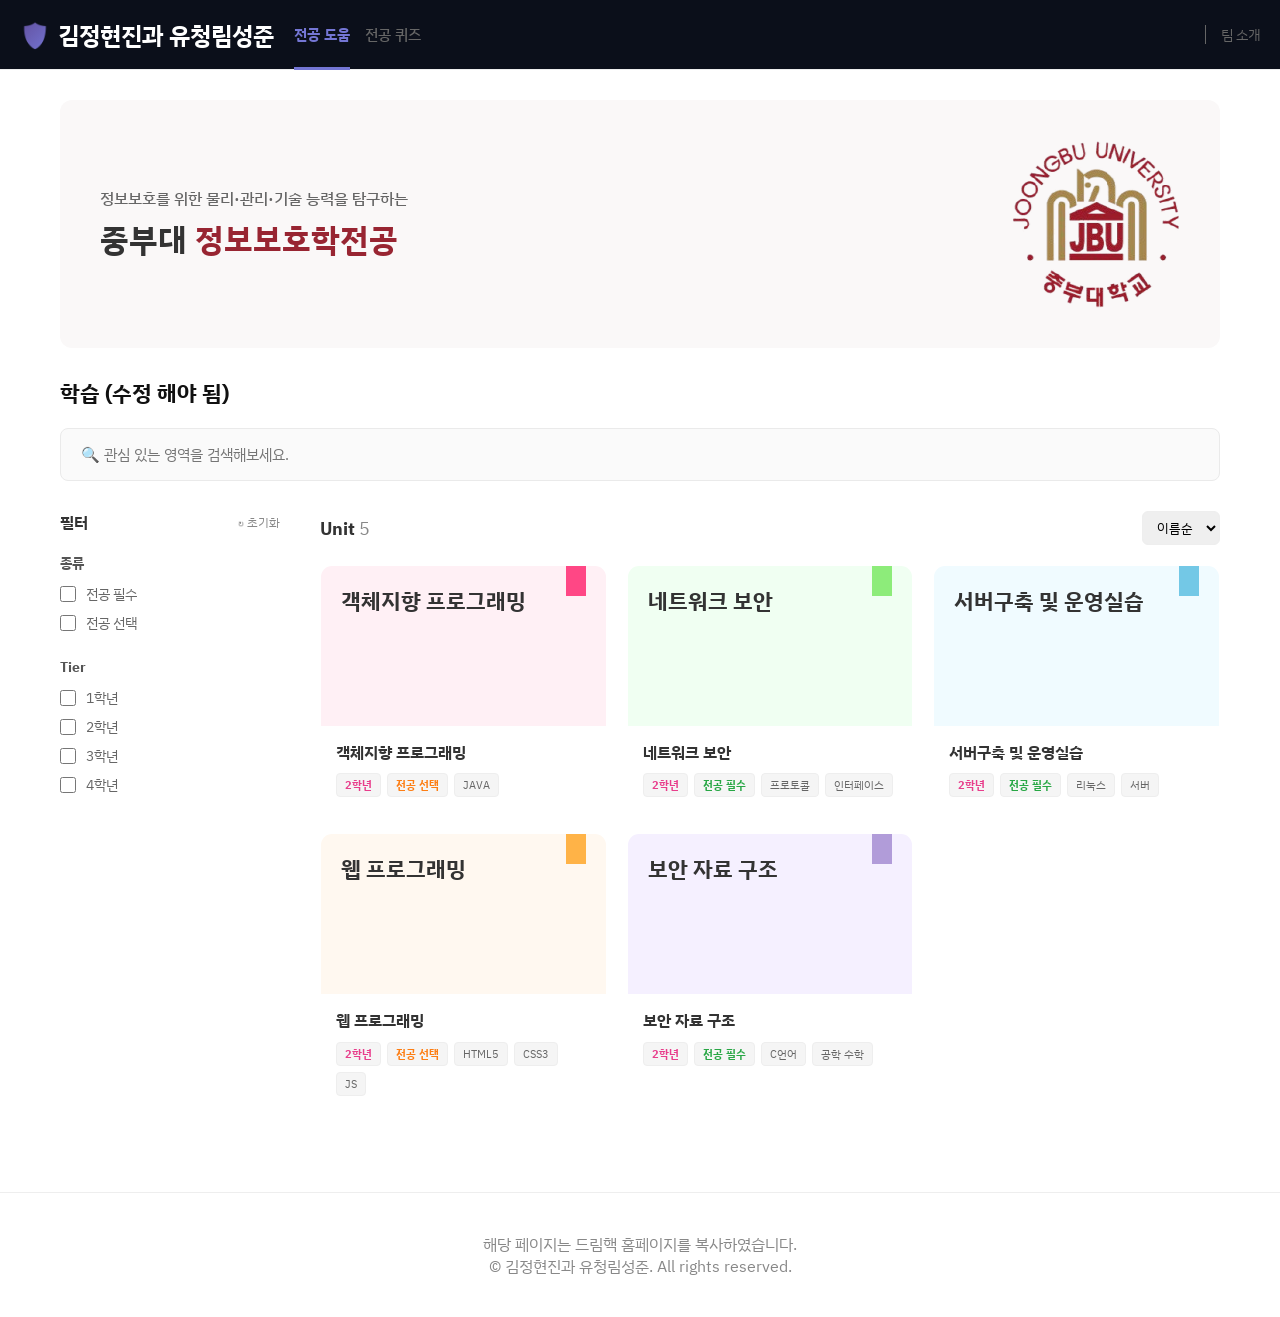
==== src/pages/learn.html @ 293579fd "first commit" ====
<!doctype html>
<html lang="ko">
  <head>
    <meta charset="UTF-8" />
    <meta name="viewport" content="width=device-width, initial-scale=1.0" />
    <title>학습</title>
    <link rel="preconnect" href="https://fonts.googleapis.com" />
    <link rel="preconnect" href="https://fonts.gstatic.com" crossorigin />
    <link
      href="https://fonts.googleapis.com/css2?family=IBM+Plex+Sans+KR&display=swap"
      rel="stylesheet"
    />
    <link rel="stylesheet" href="../style/style.css" />
    <link rel="stylesheet" href="../style/banner.css" />
    <link rel="stylesheet" href="../style/card.css" />
  </head>
  <body>
    <header>
      <div class="header-left">
        <a href="../index.html" class="logo">
          <span
            style="
              background: linear-gradient(135deg, #614e9c, #7476d4);
              -webkit-background-clip: text;
              -webkit-text-fill-color: transparent;
            "
            >🛡️ </span
          >김정현진과 유청림성준
        </a>
        <ul class="nav-links">
          <li class="active"><a href="./learn.html">전공 도움</a></li>
          <li><a href="./quiz/quizzes.html">전공 퀴즈</a></li>
        </ul>
      </div>
      <div class="header-right">
        <a href="./team.html" class="team-link">팀 소개</a>
      </div>
    </header>

    <div class="container">
      <a href="https://www.joongbu.ac.kr/is/" target="_blank" class="banner">
        <div class="banner-text">
          <h3>정보보호를 위한 물리·관리·기술 능력을 탐구하는</h3>
          <h1>중부대 <span>정보보호학전공</span></h1>
        </div>
        <img
          src="../../../assets/jbu-emblem.png"
          alt="중부대학교 로고"
          class="banner-images"
        />
      </a>

      <div class="tabs">
        <span>학습 (수정 해야 됨)</span>
      </div>

      <div class="search-container">
        <input
          type="text"
          class="search-input"
          placeholder="🔍 관심 있는 영역을 검색해보세요."
        />
      </div>

      <div class="main-content">
        <aside class="sidebar">
          <div class="filter-header">
            <span>필터</span>
            <a href="#" class="filter-reset">↻ 초기화</a>
          </div>

          <div class="filter-group">
            <h4>종류</h4>
            <label class="filter-item"
              ><input type="checkbox" /> 전공 필수</label
            >
            <label class="filter-item"
              ><input type="checkbox" /> 전공 선택</label
            >
          </div>

          <div class="filter-group">
            <h4>Tier</h4>
            <label class="filter-item"><input type="checkbox" /> 1학년</label>
            <label class="filter-item"><input type="checkbox" /> 2학년</label>
            <label class="filter-item"><input type="checkbox" /> 3학년</label>
            <label class="filter-item"><input type="checkbox" /> 4학년</label>
          </div>
        </aside>

        <section class="content-area">
          <div class="content-header">
            <h2>Unit <span id="unit-count">5</span></h2>
            <select class="sort-select">
              <option>이름순</option>
            </select>
          </div>

          <div class="card-grid" id="card-container">
            <a href="./quize/object-oriented.html" class="card">
              <div class="card-image bg-pink">
                <div class="bookmark-icon bookmark-pink"></div>
                <h3>객체지향 프로그래밍</h3>
              </div>
              <div class="card-info">
                <div class="card-title">객체지향 프로그래밍</div>
                <div class="card-tags">
                  <span class="tag tag-tier">2학년</span>
                  <span class="tag tag-choice">전공 선택</span>
                  <span class="tag">JAVA</span>
                </div>
              </div>
            </a>

            <a href="./quize/network.html" class="card">
              <div class="card-image bg-green">
                <div class="bookmark-icon bookmark-green"></div>
                <h3>네트워크 보안</h3>
              </div>
              <div class="card-info">
                <div class="card-title">네트워크 보안</div>
                <div class="card-tags">
                  <span class="tag tag-tier">2학년</span>
                  <span class="tag tag-essential">전공 필수</span>
                  <span class="tag">프로토콜</span>
                  <span class="tag">인터페이스</span>
                </div>
              </div>
            </a>

            <a href="./quize/server.html" class="card">
              <div class="card-image bg-blue">
                <div class="bookmark-icon bookmark-blue"></div>
                <h3>서버구축 및 운영실습</h3>
              </div>
              <div class="card-info">
                <div class="card-title">서버구축 및 운영실습</div>
                <div class="card-tags">
                  <span class="tag tag-tier">2학년</span>
                  <span class="tag tag-essential">전공 필수</span>
                  <span class="tag">리눅스</span>
                  <span class="tag">서버</span>
                </div>
              </div>
            </a>

            <a href="./web.html" class="card">
              <div class="card-image bg-orange">
                <div class="bookmark-icon bookmark-orange"></div>
                <h3>웹 프로그래밍</h3>
              </div>
              <div class="card-info">
                <div class="card-title">웹 프로그래밍</div>
                <div class="card-tags">
                  <span class="tag tag-tier">2학년</span>
                  <span class="tag tag-choice">전공 선택</span>
                  <span class="tag">HTML5</span>
                  <span class="tag">CSS3</span>
                  <span class="tag">JS</span>
                </div>
              </div>
            </a>

            <a href="./secure-data.html" class="card">
              <div class="card-image bg-violet">
                <div class="bookmark-icon bookmark-violet"></div>
                <h3>보안 자료 구조</h3>
              </div>
              <div class="card-info">
                <div class="card-title">보안 자료 구조</div>
                <div class="card-tags">
                  <span class="tag tag-tier">2학년</span>
                  <span class="tag tag-essential">전공 필수</span>
                  <span class="tag">C언어</span>
                  <span class="tag">공학 수학</span>
                </div>
              </div>
            </a>
          </div>
        </section>
      </div>
    </div>

    <footer>
      해당 페이지는 드림핵 홈페이지를 복사하였습니다.<br />© 김정현진과
      유청림성준. All rights reserved.
    </footer>
  </body>
</html>
---- src/style/style.css ----
/* 기본 설정 */
* {
  margin: 0;
  padding: 0;
  box-sizing: border-box;
  font-family: 'IBM Plex Sans KR', sans-serif;
}

body {
  background-color: #ffffff;
  color: #333;
}
a {
  text-decoration: none;
  color: inherit;
}
ul {
  list-style: none;
}

/* 컨테이너 */
.container {
  max-width: 1200px;
  margin: 0 auto;
  padding: 0 20px;
}

/* 헤더 */
header {
  display: flex;
  justify-content: space-between;
  align-items: center;
  height: 70px;
  background-color: #0b0f1a;
  padding: 0 20px;
}

header:not(.main-header) {
  border-bottom: 1px solid #eee;
}

.header-left,
.header-right {
  display: flex;
  align-items: center;
  gap: 20px;
}
.logo {
  font-size: 24px;
  font-weight: bold;
  color: #ffffff;
  display: flex;
  align-items: center;
  gap: 8px;
}
.nav-links {
  display: flex;
  gap: 15px;
  font-size: 15px;
  font-weight: 500;
  color: #666;
}
.nav-links li.active {
  color: #7476d4;
  font-weight: bold;
  position: relative;
}
.nav-links li.active::after {
  content: '';
  position: absolute;
  bottom: -25px;
  left: 0;
  width: 100%;
  height: 3px;
  background-color: #7476d4;
}
.team-link {
  font-size: 14px;
  color: #666;
  border-left: 1px solid #666;
  padding-left: 15px;
}

/* 탭 메뉴 */
.tabs {
  display: flex;
  gap: 20px;
  font-size: 22px;
  font-weight: bold;
  margin-bottom: 20px;
}
.tabs span {
  color: #111;
}
.tabs span.inactive {
  color: #bbb;
}

/* 검색창 */
.search-container {
  margin-bottom: 30px;
}
.search-input {
  width: 100%;
  padding: 15px 20px;
  border: 1px solid #eaeaea;
  border-radius: 8px;
  font-size: 15px;
  background-color: #fafafa;
}

/* 메인 레이아웃 */
.main-content {
  display: flex;
  gap: 40px;
  margin-bottom: 50px;
}

/* 사이드바 필터 */
.sidebar {
  width: 220px;
  flex-shrink: 0;
}
.filter-header {
  display: flex;
  justify-content: space-between;
  align-items: center;
  margin-bottom: 20px;
  font-weight: bold;
}
.filter-reset {
  font-size: 12px;
  color: #888;
  font-weight: normal;
}
.filter-group {
  margin-bottom: 25px;
}
.filter-group h4 {
  font-size: 14px;
  color: #555;
  margin-bottom: 12px;
}
.filter-item {
  display: flex;
  align-items: center;
  gap: 10px;
  margin-bottom: 10px;
  font-size: 14px;
  color: #666;
}
.filter-item input[type='checkbox'] {
  width: 16px;
  height: 16px;
  border: 1px solid #ccc;
  border-radius: 4px;
}

/* 카드 리스트 영역 */
.content-area {
  flex-grow: 1;
}
.content-header {
  display: flex;
  justify-content: space-between;
  align-items: center;
  margin-bottom: 20px;
}
.content-header h2 {
  font-size: 18px;
}
.content-header h2 span {
  color: #888;
  font-weight: normal;
}
.sort-select {
  padding: 6px 10px;
  border: 1px solid #eee;
  border-radius: 6px;
  font-size: 13px;
}

footer {
  margin-top: 80px;
  padding: 40px;
  border-top: 1px solid #eee;
  text-align: center;
  color: #888;
  /* max-height: 100px; */
}
---- src/style/banner.css ----
/* 배너 섹션 */
.banner {
  background-color: #faf8f8;
  border-radius: 12px;
  padding: 40px;
  margin: 30px 0;
  display: flex;
  justify-content: space-between;
  align-items: center;
}
.banner-text h3 {
  font-size: 16px;
  color: #666;
  font-weight: 500;
  margin-bottom: 10px;
}
.banner-text h1 {
  font-size: 32px;
  font-weight: bold;
  line-height: 1.3;
}
.banner-text h1 span {
  color: #982532;
}
.banner-images {
  display: flex;
  align-items: center;
  justify-content: center;
}

#main-banner {
  background: linear-gradient(135deg, #614e9c, #7476d4);
  border: none;
  padding: 46px 0;
}

#main-banner-text {
  display: block; /* 블록 요소로 변경 */
  width: 100%; /* 너비를 꽉 채움 */
  text-align: center;
  color: #ffffff;
}

#main-banner-text h3 {
  margin: 10px 0;
  margin-bottom: 0;
  color: #ffffff;
}

#main-btn-start {
  /* 배경 및 테두리 */
  background-color: #ffffff;
  color: #614e9c; /* 배너 시작색과 맞춘 보라색 글자 */
  border: none;
  border-radius: 25px; /* 둥근 버튼 모양 */

  /* 크기 및 여백 */
  padding: 12px 30px;
  font-size: 16px;
  font-weight: bold;

  /* 효과 */
  cursor: pointer;
  transition: all 0.3s ease; /* 부드러운 호버 효과 */
  box-shadow: 0 4px 15px rgba(0, 0, 0, 0.1); /* 미세한 그림자 */

  /* 위치 (중앙 정렬을 위해 필요시 추가) */
  margin-top: 20px;
  display: inline-block;
}

#main-btn-start:hover {
  background-color: #f0f0f0; /* 살짝 회색으로 변경 */
  transform: translateY(-2px); /* 살짝 위로 떠오르는 효과 */
  box-shadow: 0 6px 20px rgba(0, 0, 0, 0.15);
}
---- src/style/card.css ----
/* 그리드 카드 */
.card-grid {
  display: grid;
  grid-template-columns: repeat(3, 1fr);
  gap: 20px;
}
/* 카드를 링크 태그(a)로 변경했으므로 block 요소로 동작하게 수정 */
.card {
  display: block;
  border: 1px solid #fff;
  border-radius: 12px;
  overflow: hidden;
  cursor: pointer;
  transition:
    transform 0.2s ease,
    box-shadow 0.2s ease;
}
.card:hover {
  transform: translateY(-4px);
  box-shadow: 0 8px 16px rgba(0, 0, 0, 0.08);
  border: 1px solid #eee;
}
.card-image {
  height: 160px;
  background-color: #f0f0f0;
  padding: 20px;
  position: relative;
}
.card-image h3 {
  font-size: 22px;
  font-weight: bold;
  color: #333;
}
.bookmark-icon {
  position: absolute;
  top: 0;
  right: 20px;
  width: 20px;
  height: 30px;
}

.bg-pink {
  background-color: #fff0f5;
}
.bg-blue {
  background-color: #f0fbff;
}
.bg-green {
  background-color: #f0fff2;
}
.bg-orange {
  background-color: #fff8f0;
}
.bg-violet {
  background-color: #f5f0ff;
}
.bookmark-pink {
  background-color: #ff4785;
}
.bookmark-blue {
  background-color: #73c8e6;
}
.bookmark-green {
  background-color: #8dec7a;
}
.bookmark-orange {
  background-color: #ffb347;
}
.bookmark-violet {
  background-color: #b19cd9;
}

.card-info {
  padding: 15px 15px;
}
.card-title {
  font-size: 16px;
  font-weight: bold;
  margin-bottom: 10px;
  line-height: 1.4;
}
.card-tags {
  display: flex;
  gap: 6px;
  flex-wrap: wrap;
}
.tag {
  padding: 3px 8px;
  background-color: #f5f5f5;
  color: #666;
  font-size: 11px;
  border-radius: 4px;
  border: 1px solid #eee;
}
.tag-tier {
  color: #e83e8c;
  font-weight: bold;
}
.tag-choice {
  color: #fd7e14;
  font-weight: bold;
}
.tag-essential {
  color: #28a745;
  font-weight: bold;
}

/* 팀원 그리드 스타일 */
.coworker-grid {
  display: grid;
  grid-template-columns: repeat(4, 1fr);
  gap: 20px;
  justify-items: center;
  align-items: start;
}

.coworker {
  padding: 30px 80px;
  border: #eee 1px solid;
  border-radius: 12px;
  text-align: center;
}

.coworker:hover {
  transform: translateY(-4px);
  box-shadow: 0 8px 16px rgba(0, 0, 0, 0.08);
  border: #eee 1px solid;
}

.coworker-photo {
  width: 100px;
  height: 100px;
  /* border-radius: 50%; */
  object-fit: cover;
  margin-bottom: 10px;
}

.coworker-links {
  list-style: none;
  padding: 0;
  margin: 0;
}

.coworker-links li {
  margin: 5px 0;
}

.coworker-links a {
  text-decoration: none;
  color: #007bff;
  transition: color 0.2s;
}

.coworker-links a:hover {
  color: #0056b3;
}
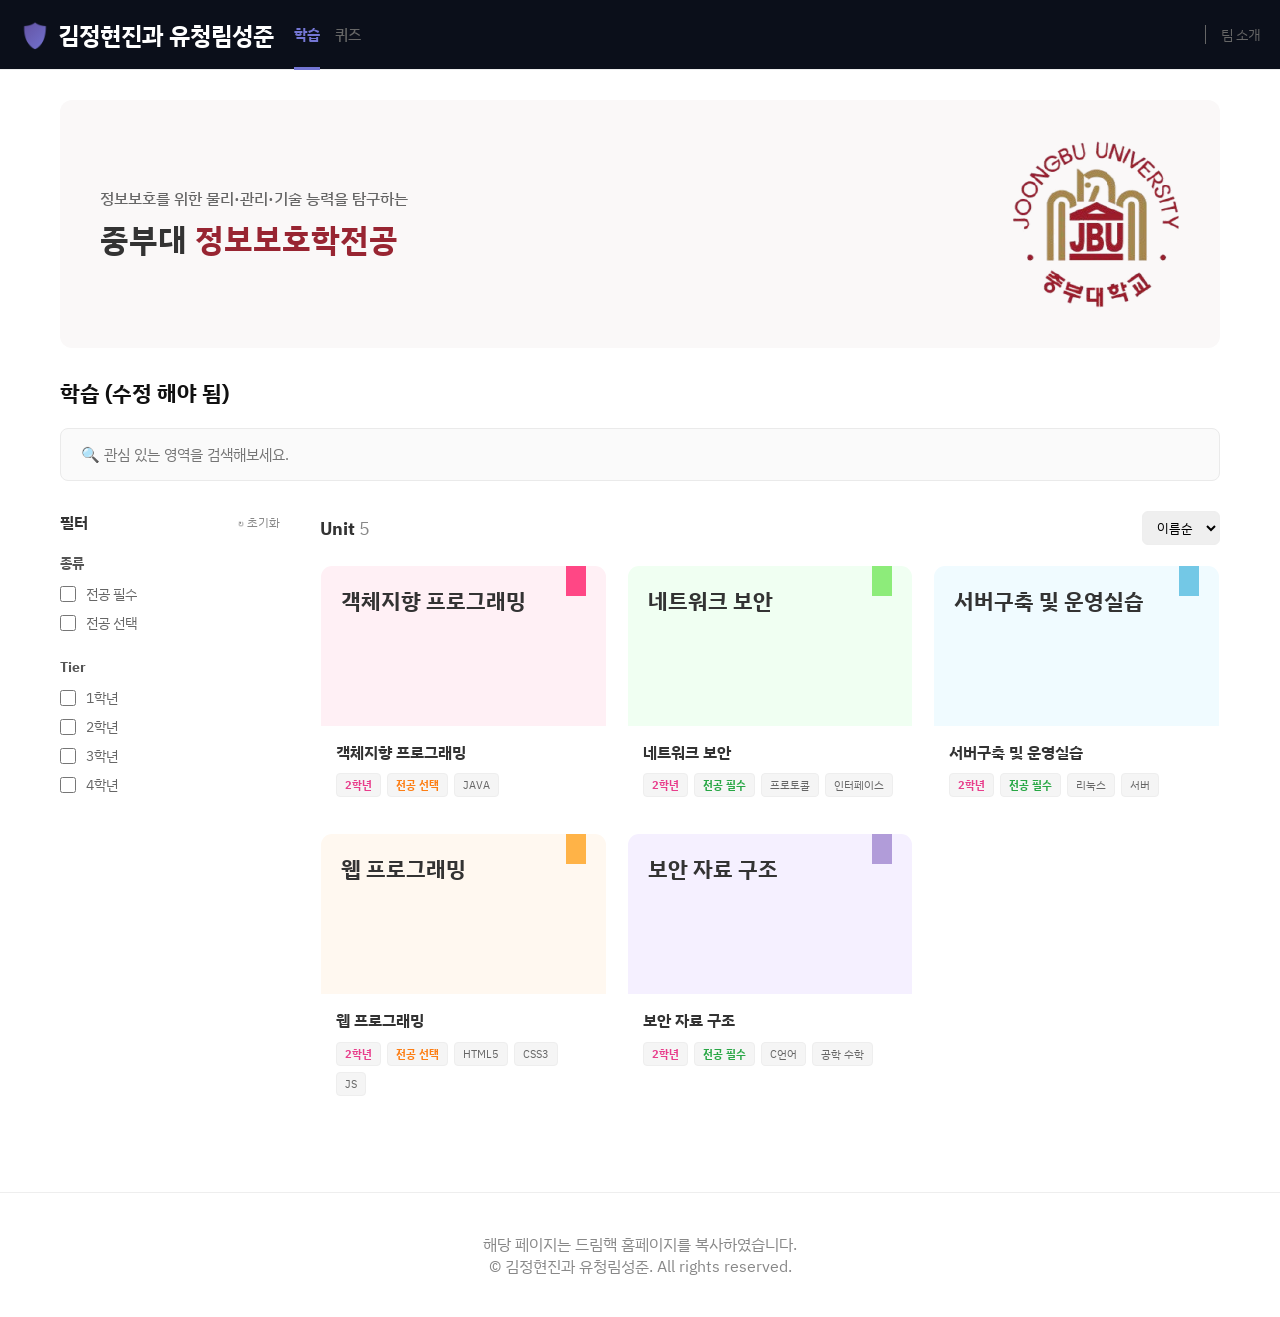
==== commit 0faa252e: "세부 디테일 변경(추후 모바일 반응형 추가)" ====
--- a/src/pages/learn.html
+++ b/src/pages/learn.html
@@ -28,8 +28,8 @@
           >김정현진과 유청림성준
         </a>
         <ul class="nav-links">
-          <li class="active"><a href="./learn.html">전공 도움</a></li>
-          <li><a href="./quiz/quizzes.html">전공 퀴즈</a></li>
+          <li class="active"><a href="./learn.html">학습</a></li>
+          <li><a href="./quiz/quizzes.html">퀴즈</a></li>
         </ul>
       </div>
       <div class="header-right">
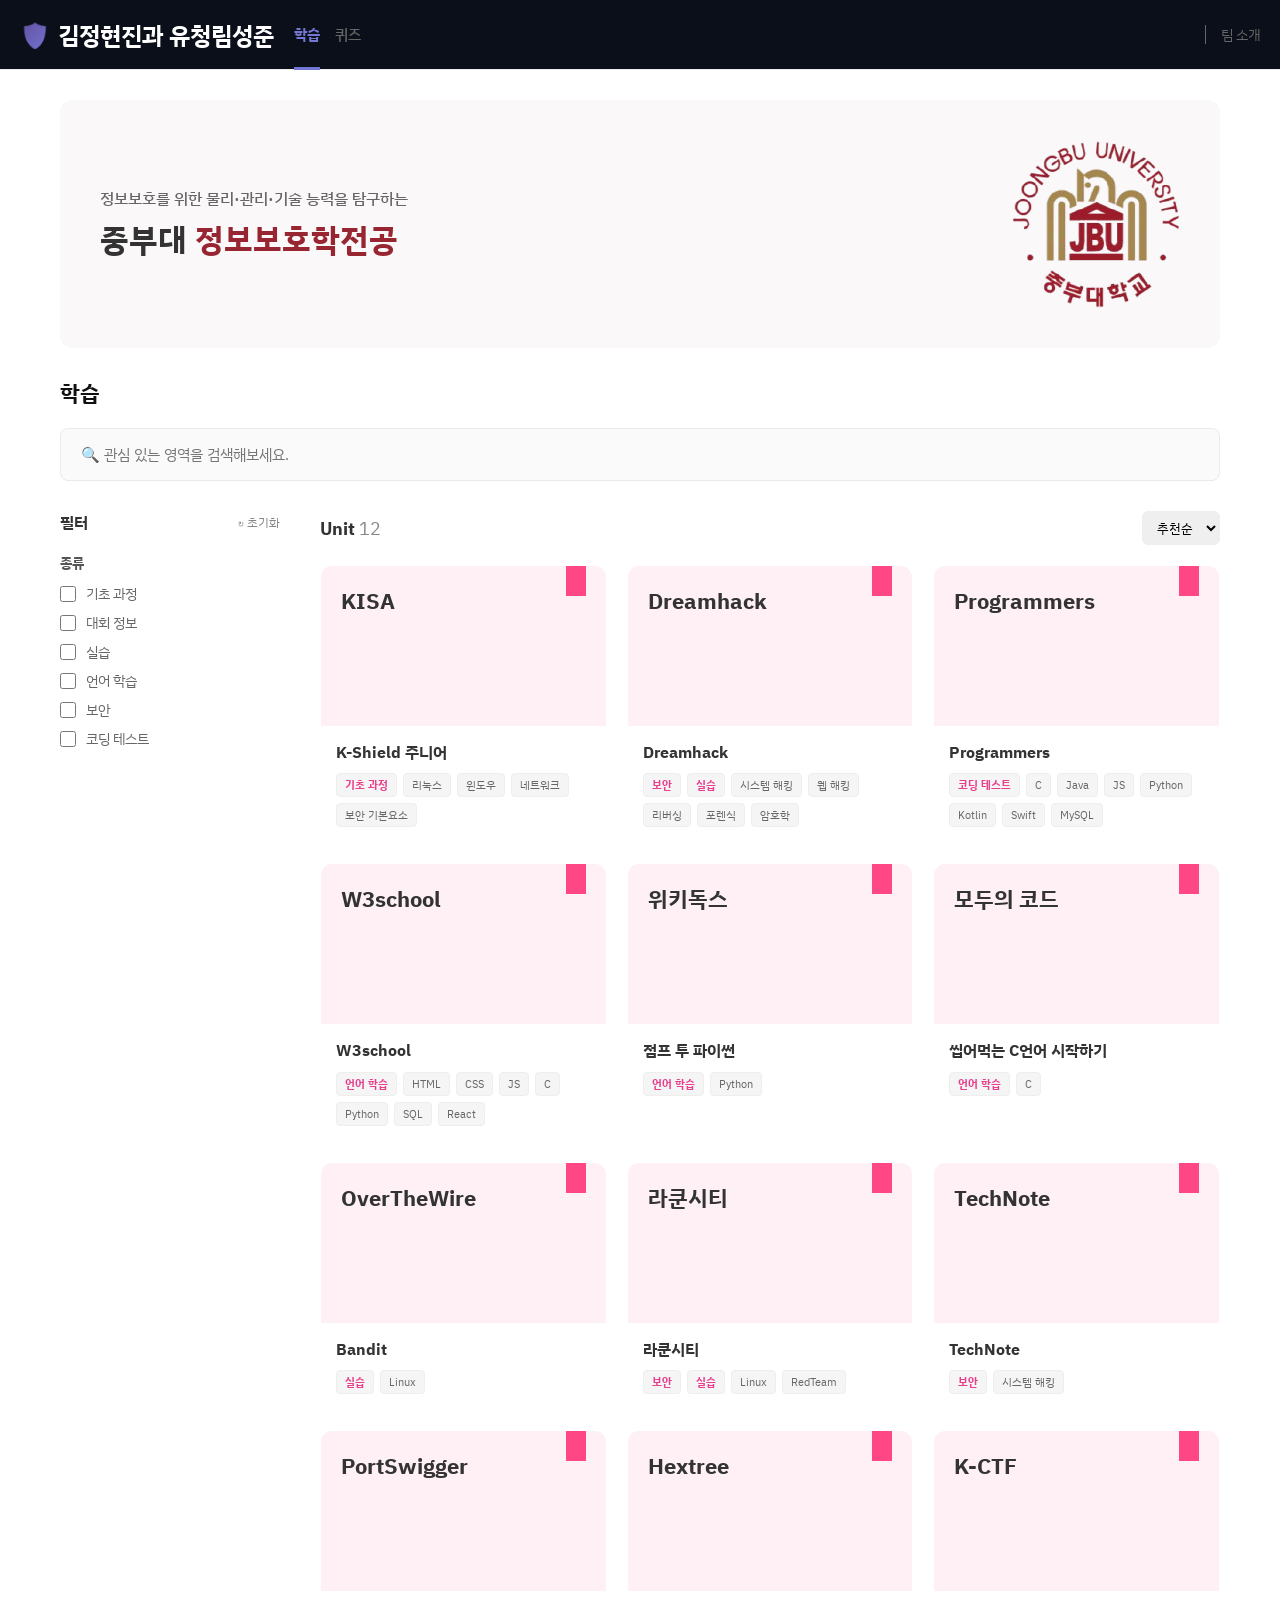
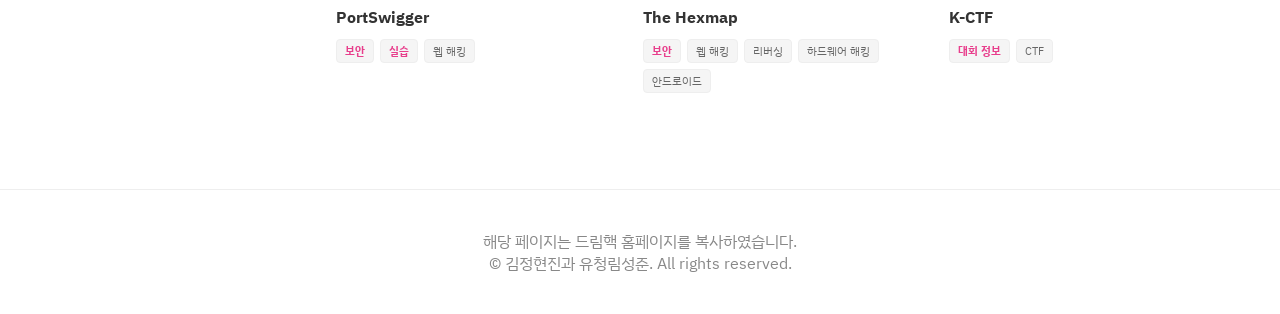
==== commit c441cfa1: "학습 페이지 수정(링크 추가)" ====
--- a/src/pages/learn.html
+++ b/src/pages/learn.html
@@ -51,7 +51,7 @@
       </a>
 
       <div class="tabs">
-        <span>학습 (수정 해야 됨)</span>
+        <span>학습</span>
       </div>
 
       <div class="search-container">
@@ -72,107 +72,226 @@
           <div class="filter-group">
             <h4>종류</h4>
             <label class="filter-item"
-              ><input type="checkbox" /> 전공 필수</label
-            >
+              ><input type="checkbox" /> 기초 과정</label
+            >
+            <label class="filter-item">
+              <input type="checkbox" /> 대회 정보</label
+            >
+            <label class="filter-item"><input type="checkbox" /> 실습</label>
             <label class="filter-item"
-              ><input type="checkbox" /> 전공 선택</label
-            >
-          </div>
-
-          <div class="filter-group">
-            <h4>Tier</h4>
-            <label class="filter-item"><input type="checkbox" /> 1학년</label>
-            <label class="filter-item"><input type="checkbox" /> 2학년</label>
-            <label class="filter-item"><input type="checkbox" /> 3학년</label>
-            <label class="filter-item"><input type="checkbox" /> 4학년</label>
+              ><input type="checkbox" /> 언어 학습</label
+            >
+            <label class="filter-item"><input type="checkbox" /> 보안</label>
+            <label class="filter-item"
+              ><input type="checkbox" /> 코딩 테스트</label
+            >
           </div>
         </aside>
 
         <section class="content-area">
           <div class="content-header">
-            <h2>Unit <span id="unit-count">5</span></h2>
+            <h2>Unit <span id="unit-count">12</span></h2>
             <select class="sort-select">
-              <option>이름순</option>
+              <option>추천순</option>
             </select>
           </div>
 
           <div class="card-grid" id="card-container">
-            <a href="./quize/object-oriented.html" class="card">
-              <div class="card-image bg-pink">
-                <div class="bookmark-icon bookmark-pink"></div>
-                <h3>객체지향 프로그래밍</h3>
-              </div>
-              <div class="card-info">
-                <div class="card-title">객체지향 프로그래밍</div>
-                <div class="card-tags">
-                  <span class="tag tag-tier">2학년</span>
-                  <span class="tag tag-choice">전공 선택</span>
-                  <span class="tag">JAVA</span>
-                </div>
-              </div>
-            </a>
-
-            <a href="./quize/network.html" class="card">
-              <div class="card-image bg-green">
-                <div class="bookmark-icon bookmark-green"></div>
-                <h3>네트워크 보안</h3>
-              </div>
-              <div class="card-info">
-                <div class="card-title">네트워크 보안</div>
-                <div class="card-tags">
-                  <span class="tag tag-tier">2학년</span>
-                  <span class="tag tag-essential">전공 필수</span>
-                  <span class="tag">프로토콜</span>
-                  <span class="tag">인터페이스</span>
-                </div>
-              </div>
-            </a>
-
-            <a href="./quize/server.html" class="card">
-              <div class="card-image bg-blue">
-                <div class="bookmark-icon bookmark-blue"></div>
-                <h3>서버구축 및 운영실습</h3>
-              </div>
-              <div class="card-info">
-                <div class="card-title">서버구축 및 운영실습</div>
-                <div class="card-tags">
-                  <span class="tag tag-tier">2학년</span>
-                  <span class="tag tag-essential">전공 필수</span>
+            <a
+              href="https://academy.kisa.or.kr/edu/apply/applyEduDetail.do?APPLY=04&SQ=10150"
+              class="card"
+              target="_blank"
+            >
+              <div class="card-image bg-pink">
+                <div class="bookmark-icon bookmark-pink"></div>
+                <h3>KISA</h3>
+              </div>
+              <div class="card-info">
+                <div class="card-title">K-Shield 주니어</div>
+                <div class="card-tags">
+                  <span class="tag tag-tier">기초 과정</span>
                   <span class="tag">리눅스</span>
-                  <span class="tag">서버</span>
-                </div>
-              </div>
-            </a>
-
-            <a href="./web.html" class="card">
-              <div class="card-image bg-orange">
-                <div class="bookmark-icon bookmark-orange"></div>
-                <h3>웹 프로그래밍</h3>
-              </div>
-              <div class="card-info">
-                <div class="card-title">웹 프로그래밍</div>
-                <div class="card-tags">
-                  <span class="tag tag-tier">2학년</span>
-                  <span class="tag tag-choice">전공 선택</span>
-                  <span class="tag">HTML5</span>
-                  <span class="tag">CSS3</span>
+                  <span class="tag">윈도우</span>
+                  <span class="tag">네트워크</span>
+                  <span class="tag">보안 기본요소</span>
+                </div>
+              </div>
+            </a>
+            <a href="https://dreamhack.io/" class="card" target="_blank">
+              <div class="card-image bg-pink">
+                <div class="bookmark-icon bookmark-pink"></div>
+                <h3>Dreamhack</h3>
+              </div>
+              <div class="card-info">
+                <div class="card-title">Dreamhack</div>
+                <div class="card-tags">
+                  <span class="tag tag-tier">보안</span>
+                  <span class="tag tag-tier">실습</span>
+                  <span class="tag">시스템 해킹</span>
+                  <span class="tag">웹 해킹</span>
+                  <span class="tag">리버싱</span>
+                  <span class="tag">포렌식</span>
+                  <span class="tag">암호학</span>
+                </div>
+              </div>
+            </a>
+            <a
+              href="https://school.programmers.co.kr/learn/challenges?order=acceptance_desc&page=1"
+              class="card"
+              target="_blank"
+            >
+              <div class="card-image bg-pink">
+                <div class="bookmark-icon bookmark-pink"></div>
+                <h3>Programmers</h3>
+              </div>
+              <div class="card-info">
+                <div class="card-title">Programmers</div>
+                <div class="card-tags">
+                  <span class="tag tag-tier">코딩 테스트</span>
+                  <span class="tag">C</span>
+                  <span class="tag">Java</span>
                   <span class="tag">JS</span>
-                </div>
-              </div>
-            </a>
-
-            <a href="./secure-data.html" class="card">
-              <div class="card-image bg-violet">
-                <div class="bookmark-icon bookmark-violet"></div>
-                <h3>보안 자료 구조</h3>
-              </div>
-              <div class="card-info">
-                <div class="card-title">보안 자료 구조</div>
-                <div class="card-tags">
-                  <span class="tag tag-tier">2학년</span>
-                  <span class="tag tag-essential">전공 필수</span>
-                  <span class="tag">C언어</span>
-                  <span class="tag">공학 수학</span>
+                  <span class="tag">Python</span>
+                  <span class="tag">Kotlin</span>
+                  <span class="tag">Swift</span>
+                  <span class="tag">MySQL</span>
+                </div>
+              </div>
+            </a>
+            <a
+              href="https://www.w3schools.com/default.asp"
+              class="card"
+              target="_blank"
+            >
+              <div class="card-image bg-pink">
+                <div class="bookmark-icon bookmark-pink"></div>
+                <h3>W3school</h3>
+              </div>
+              <div class="card-info">
+                <div class="card-title">W3school</div>
+                <div class="card-tags">
+                  <span class="tag tag-tier">언어 학습</span>
+                  <span class="tag">HTML</span>
+                  <span class="tag">CSS</span>
+                  <span class="tag">JS</span>
+                  <span class="tag">C</span>
+                  <span class="tag">Python</span>
+                  <span class="tag">SQL</span>
+                  <span class="tag">React</span>
+                </div>
+              </div>
+            </a>
+            <a href="https://wikidocs.net/book/1" class="card" target="_blank">
+              <div class="card-image bg-pink">
+                <div class="bookmark-icon bookmark-pink"></div>
+                <h3>위키독스</h3>
+              </div>
+              <div class="card-info">
+                <div class="card-title">점프 투 파이썬</div>
+                <div class="card-tags">
+                  <span class="tag tag-tier">언어 학습</span>
+                  <span class="tag">Python</span>
+                </div>
+              </div>
+            </a>
+            <a href="https://modoocode.com/231" class="card" target="_blank">
+              <div class="card-image bg-pink">
+                <div class="bookmark-icon bookmark-pink"></div>
+                <h3>모두의 코드</h3>
+              </div>
+              <div class="card-info">
+                <div class="card-title">씹어먹는 C언어 시작하기</div>
+                <div class="card-tags">
+                  <span class="tag tag-tier">언어 학습</span>
+                  <span class="tag">C</span>
+                </div>
+              </div>
+            </a>
+            <a
+              href="https://overthewire.org/wargames/bandit/"
+              class="card"
+              target="_blank"
+            >
+              <div class="card-image bg-pink">
+                <div class="bookmark-icon bookmark-pink"></div>
+                <h3>OverTheWire</h3>
+              </div>
+              <div class="card-info">
+                <div class="card-title">Bandit</div>
+                <div class="card-tags">
+                  <span class="tag tag-tier">실습</span>
+                  <span class="tag">Linux</span>
+                </div>
+              </div>
+            </a>
+            <a href="https://ctf.redraccoon.kr/" class="card" target="_blank">
+              <div class="card-image bg-pink">
+                <div class="bookmark-icon bookmark-pink"></div>
+                <h3>라쿤시티</h3>
+              </div>
+              <div class="card-info">
+                <div class="card-title">라쿤시티</div>
+                <div class="card-tags">
+                  <span class="tag tag-tier">보안</span>
+                  <span class="tag tag-tier">실습</span>
+                  <span class="tag">Linux</span>
+                  <span class="tag">RedTeam</span>
+                </div>
+              </div>
+            </a>
+            <a href="https://www.lazenca.net/" class="card" target="_blank">
+              <div class="card-image bg-pink">
+                <div class="bookmark-icon bookmark-pink"></div>
+                <h3>TechNote</h3>
+              </div>
+              <div class="card-info">
+                <div class="card-title">TechNote</div>
+                <div class="card-tags">
+                  <span class="tag tag-tier">보안</span>
+                  <span class="tag">시스템 해킹</span>
+                </div>
+              </div>
+            </a>
+            <a href="https://portswigger.net/" class="card" target="_blank">
+              <div class="card-image bg-pink">
+                <div class="bookmark-icon bookmark-pink"></div>
+                <h3>PortSwigger</h3>
+              </div>
+              <div class="card-info">
+                <div class="card-title">PortSwigger</div>
+                <div class="card-tags">
+                  <span class="tag tag-tier">보안</span>
+                  <span class="tag tag-tier">실습</span>
+                  <span class="tag">웹 해킹</span>
+                </div>
+              </div>
+            </a>
+            <a href="https://app.hextree.io/map" class="card" target="_blank">
+              <div class="card-image bg-pink">
+                <div class="bookmark-icon bookmark-pink"></div>
+                <h3>Hextree</h3>
+              </div>
+              <div class="card-info">
+                <div class="card-title">The Hexmap</div>
+                <div class="card-tags">
+                  <span class="tag tag-tier">보안</span>
+                  <span class="tag">웹 해킹</span>
+                  <span class="tag">리버싱</span>
+                  <span class="tag">하드웨어 해킹</span>
+                  <span class="tag">안드로이드</span>
+                </div>
+              </div>
+            </a>
+            <a href="http://k-ctf.org/" class="card" target="_blank">
+              <div class="card-image bg-pink">
+                <div class="bookmark-icon bookmark-pink"></div>
+                <h3>K-CTF</h3>
+              </div>
+              <div class="card-info">
+                <div class="card-title">K-CTF</div>
+                <div class="card-tags">
+                  <span class="tag tag-tier">대회 정보</span>
+                  <span class="tag">CTF</span>
                 </div>
               </div>
             </a>
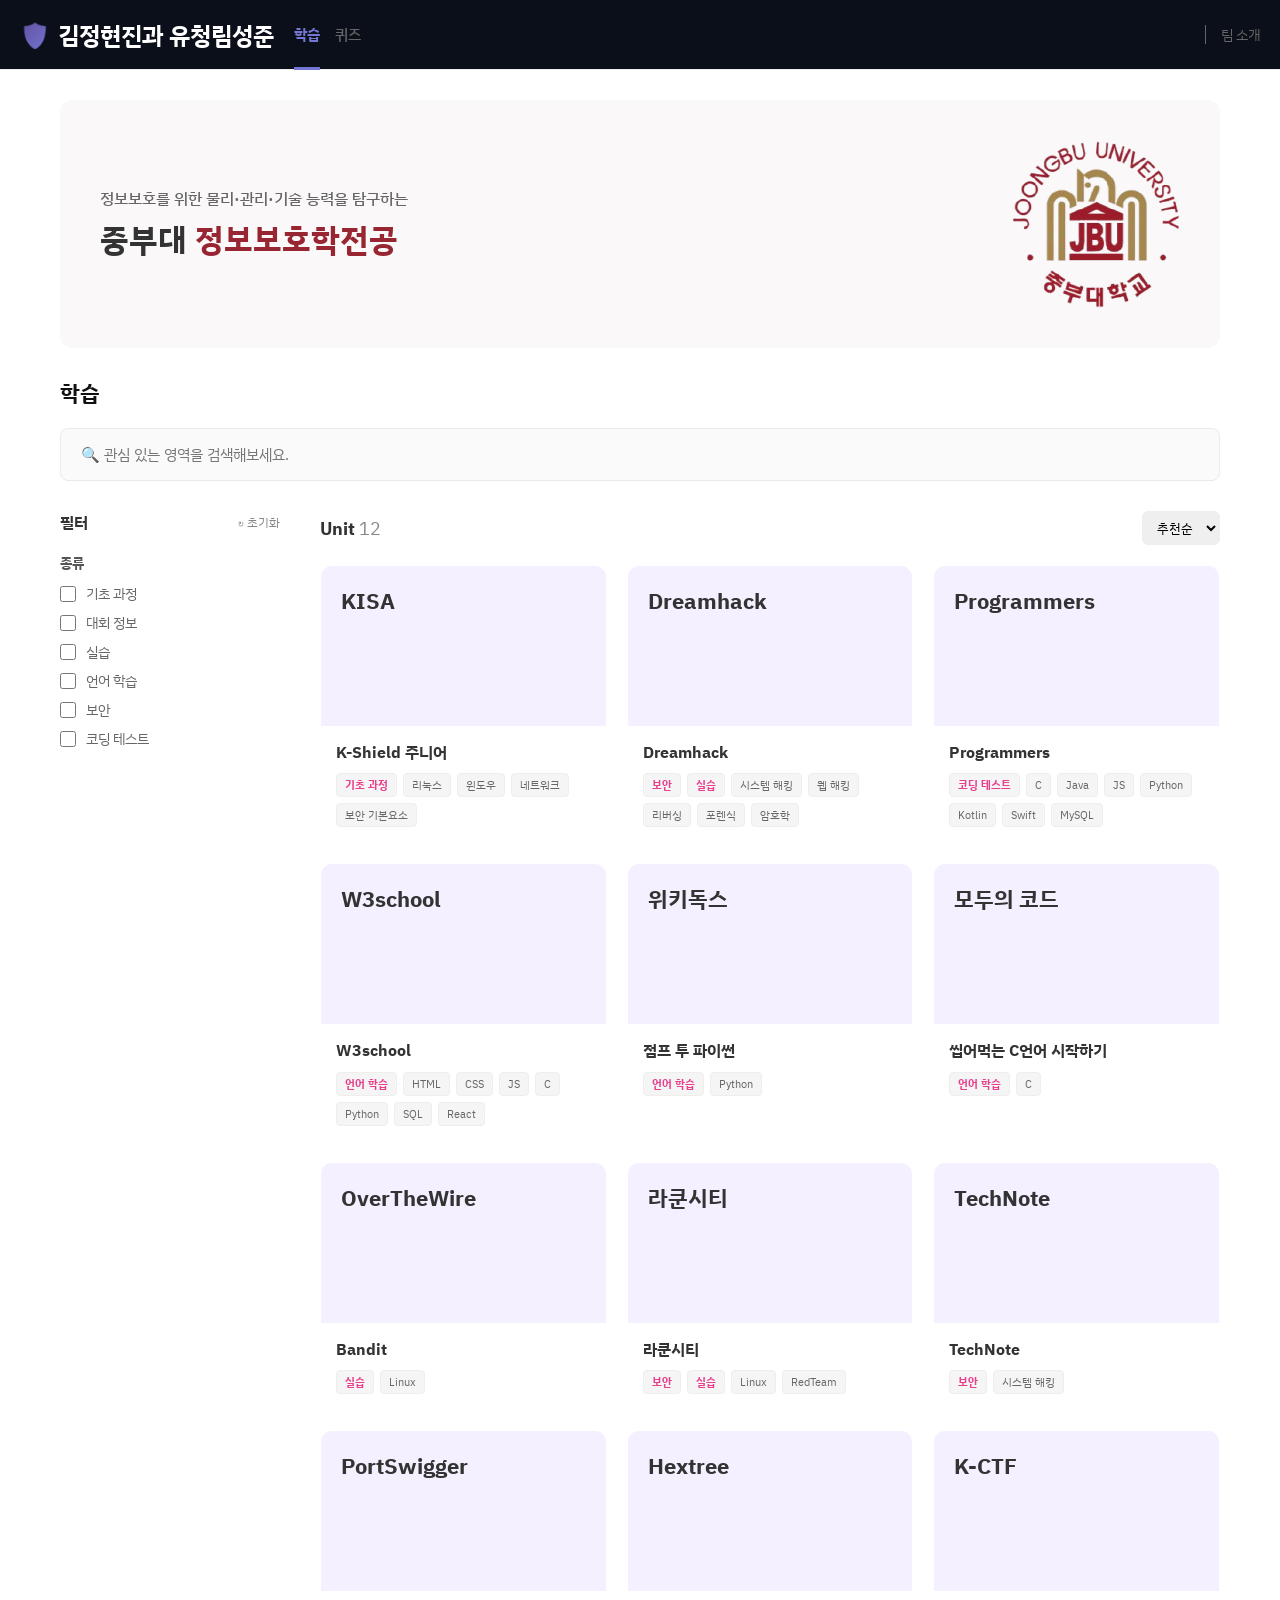
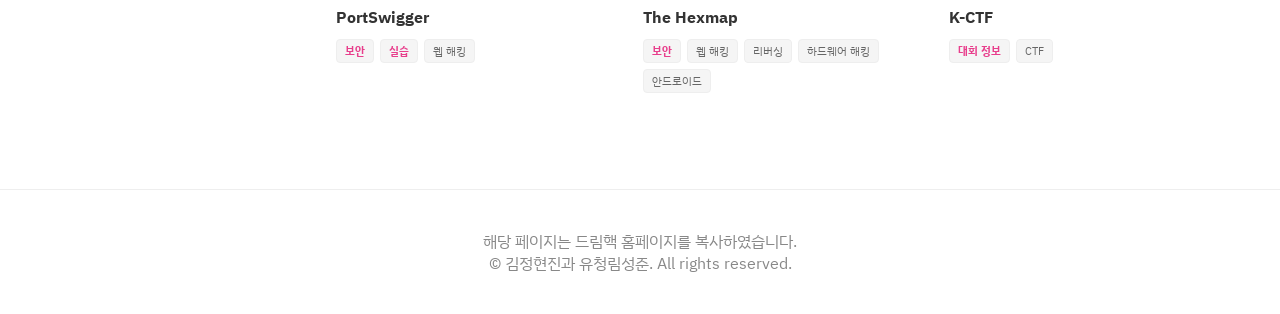
==== commit 3b01cb44: "카드 색 변경" ====
--- a/src/pages/learn.html
+++ b/src/pages/learn.html
@@ -102,8 +102,7 @@
               class="card"
               target="_blank"
             >
-              <div class="card-image bg-pink">
-                <div class="bookmark-icon bookmark-pink"></div>
+              <div class="card-image bg-violet">
                 <h3>KISA</h3>
               </div>
               <div class="card-info">
@@ -118,8 +117,7 @@
               </div>
             </a>
             <a href="https://dreamhack.io/" class="card" target="_blank">
-              <div class="card-image bg-pink">
-                <div class="bookmark-icon bookmark-pink"></div>
+              <div class="card-image bg-violet">
                 <h3>Dreamhack</h3>
               </div>
               <div class="card-info">
@@ -140,8 +138,7 @@
               class="card"
               target="_blank"
             >
-              <div class="card-image bg-pink">
-                <div class="bookmark-icon bookmark-pink"></div>
+              <div class="card-image bg-violet">
                 <h3>Programmers</h3>
               </div>
               <div class="card-info">
@@ -163,8 +160,7 @@
               class="card"
               target="_blank"
             >
-              <div class="card-image bg-pink">
-                <div class="bookmark-icon bookmark-pink"></div>
+              <div class="card-image bg-violet">
                 <h3>W3school</h3>
               </div>
               <div class="card-info">
@@ -182,8 +178,7 @@
               </div>
             </a>
             <a href="https://wikidocs.net/book/1" class="card" target="_blank">
-              <div class="card-image bg-pink">
-                <div class="bookmark-icon bookmark-pink"></div>
+              <div class="card-image bg-violet">
                 <h3>위키독스</h3>
               </div>
               <div class="card-info">
@@ -195,8 +190,7 @@
               </div>
             </a>
             <a href="https://modoocode.com/231" class="card" target="_blank">
-              <div class="card-image bg-pink">
-                <div class="bookmark-icon bookmark-pink"></div>
+              <div class="card-image bg-violet">
                 <h3>모두의 코드</h3>
               </div>
               <div class="card-info">
@@ -212,8 +206,7 @@
               class="card"
               target="_blank"
             >
-              <div class="card-image bg-pink">
-                <div class="bookmark-icon bookmark-pink"></div>
+              <div class="card-image bg-violet">
                 <h3>OverTheWire</h3>
               </div>
               <div class="card-info">
@@ -225,8 +218,7 @@
               </div>
             </a>
             <a href="https://ctf.redraccoon.kr/" class="card" target="_blank">
-              <div class="card-image bg-pink">
-                <div class="bookmark-icon bookmark-pink"></div>
+              <div class="card-image bg-violet">
                 <h3>라쿤시티</h3>
               </div>
               <div class="card-info">
@@ -240,8 +232,7 @@
               </div>
             </a>
             <a href="https://www.lazenca.net/" class="card" target="_blank">
-              <div class="card-image bg-pink">
-                <div class="bookmark-icon bookmark-pink"></div>
+              <div class="card-image bg-violet">
                 <h3>TechNote</h3>
               </div>
               <div class="card-info">
@@ -253,8 +244,7 @@
               </div>
             </a>
             <a href="https://portswigger.net/" class="card" target="_blank">
-              <div class="card-image bg-pink">
-                <div class="bookmark-icon bookmark-pink"></div>
+              <div class="card-image bg-violet">
                 <h3>PortSwigger</h3>
               </div>
               <div class="card-info">
@@ -267,8 +257,7 @@
               </div>
             </a>
             <a href="https://app.hextree.io/map" class="card" target="_blank">
-              <div class="card-image bg-pink">
-                <div class="bookmark-icon bookmark-pink"></div>
+              <div class="card-image bg-violet">
                 <h3>Hextree</h3>
               </div>
               <div class="card-info">
@@ -283,8 +272,7 @@
               </div>
             </a>
             <a href="http://k-ctf.org/" class="card" target="_blank">
-              <div class="card-image bg-pink">
-                <div class="bookmark-icon bookmark-pink"></div>
+              <div class="card-image bg-violet">
                 <h3>K-CTF</h3>
               </div>
               <div class="card-info">
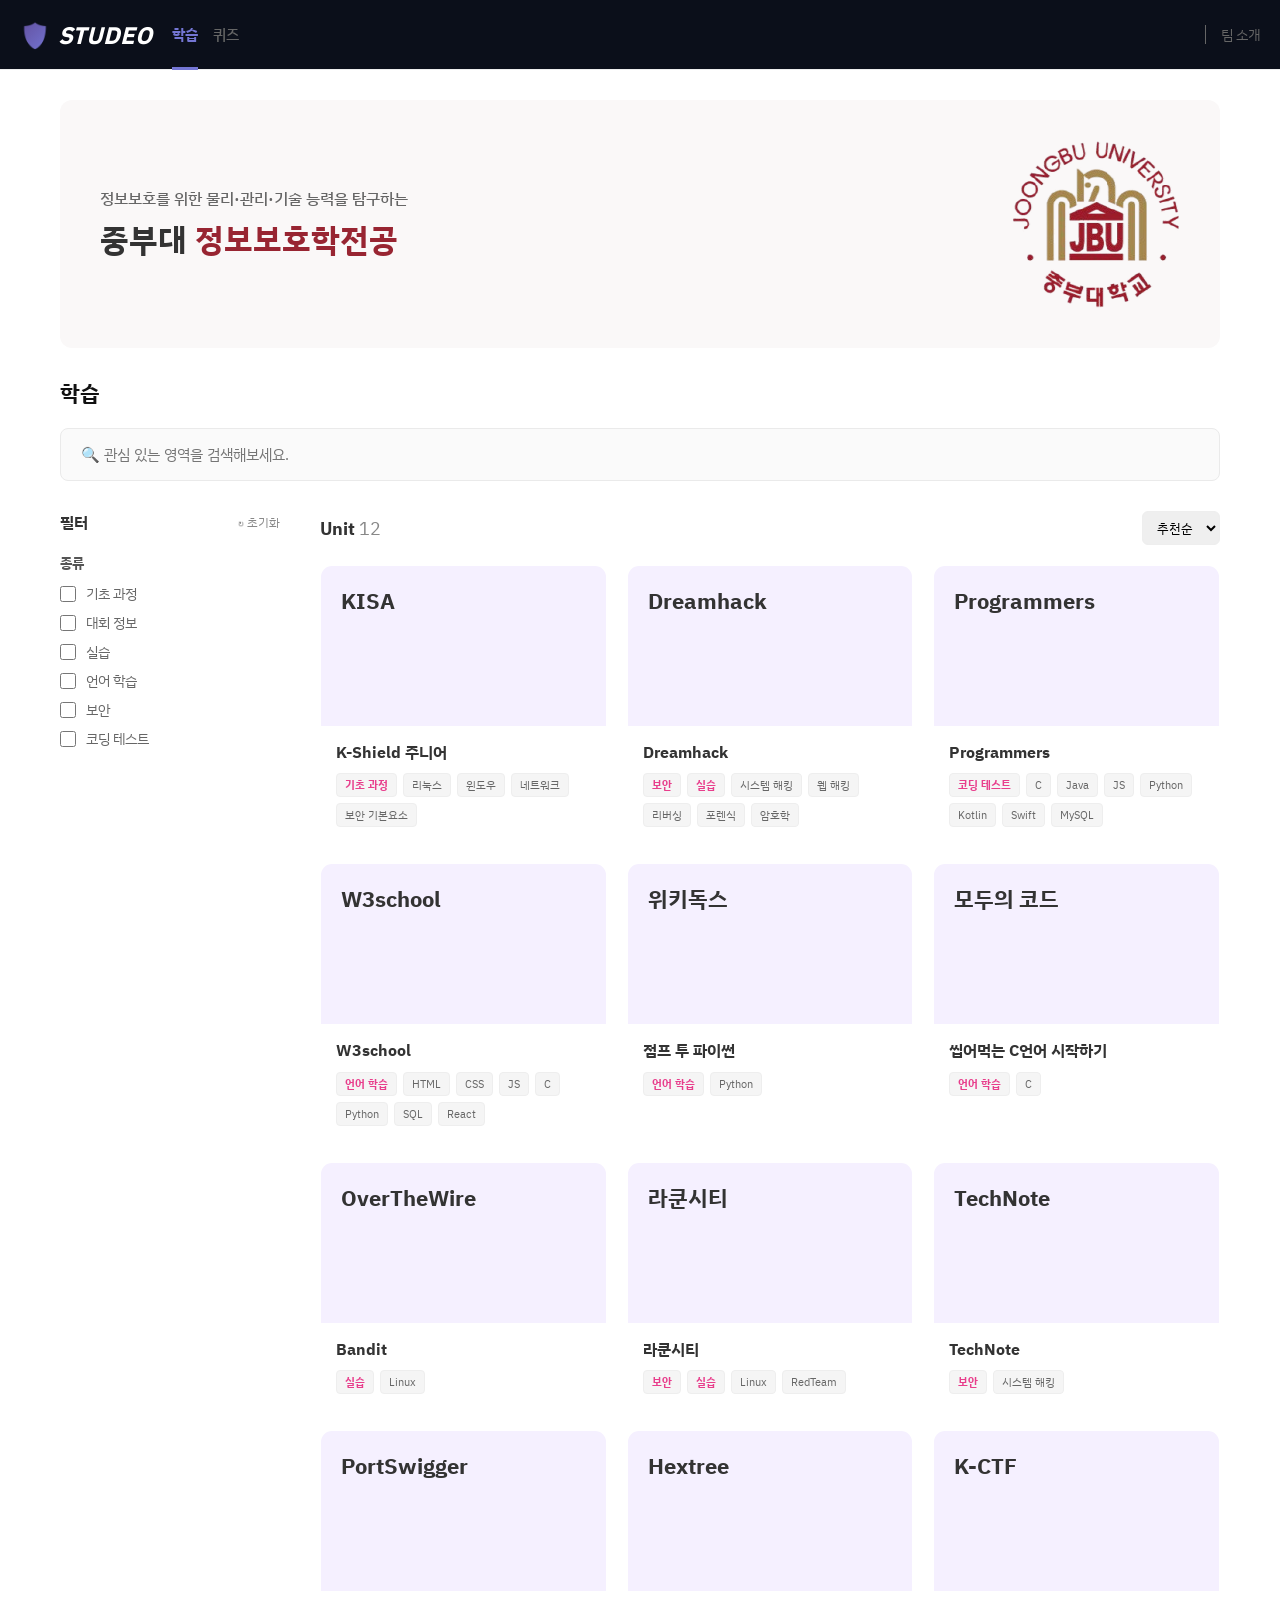
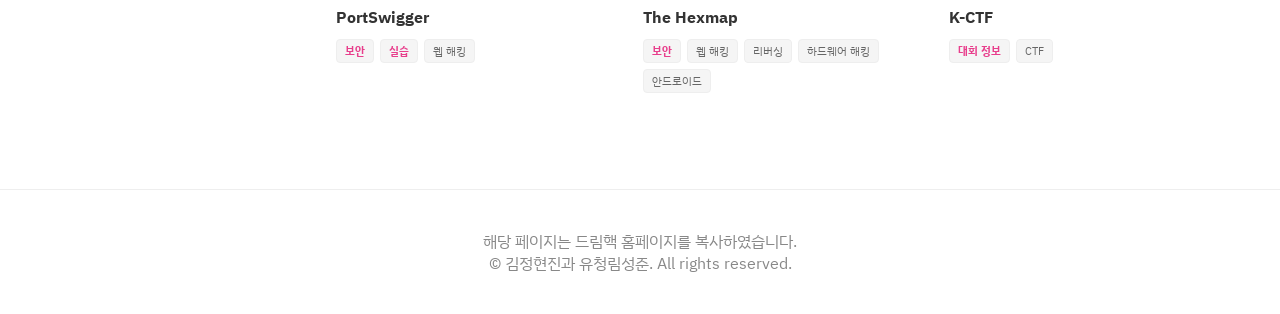
==== commit 6b8d0e6a: "홈페이지명 변경" ====
--- a/src/pages/learn.html
+++ b/src/pages/learn.html
@@ -24,8 +24,8 @@
               -webkit-background-clip: text;
               -webkit-text-fill-color: transparent;
             "
-            >🛡️ </span
-          >김정현진과 유청림성준
+            >🛡️</span
+          ><span style="font-style: italic">STUDEO</span>
         </a>
         <ul class="nav-links">
           <li class="active"><a href="./learn.html">학습</a></li>
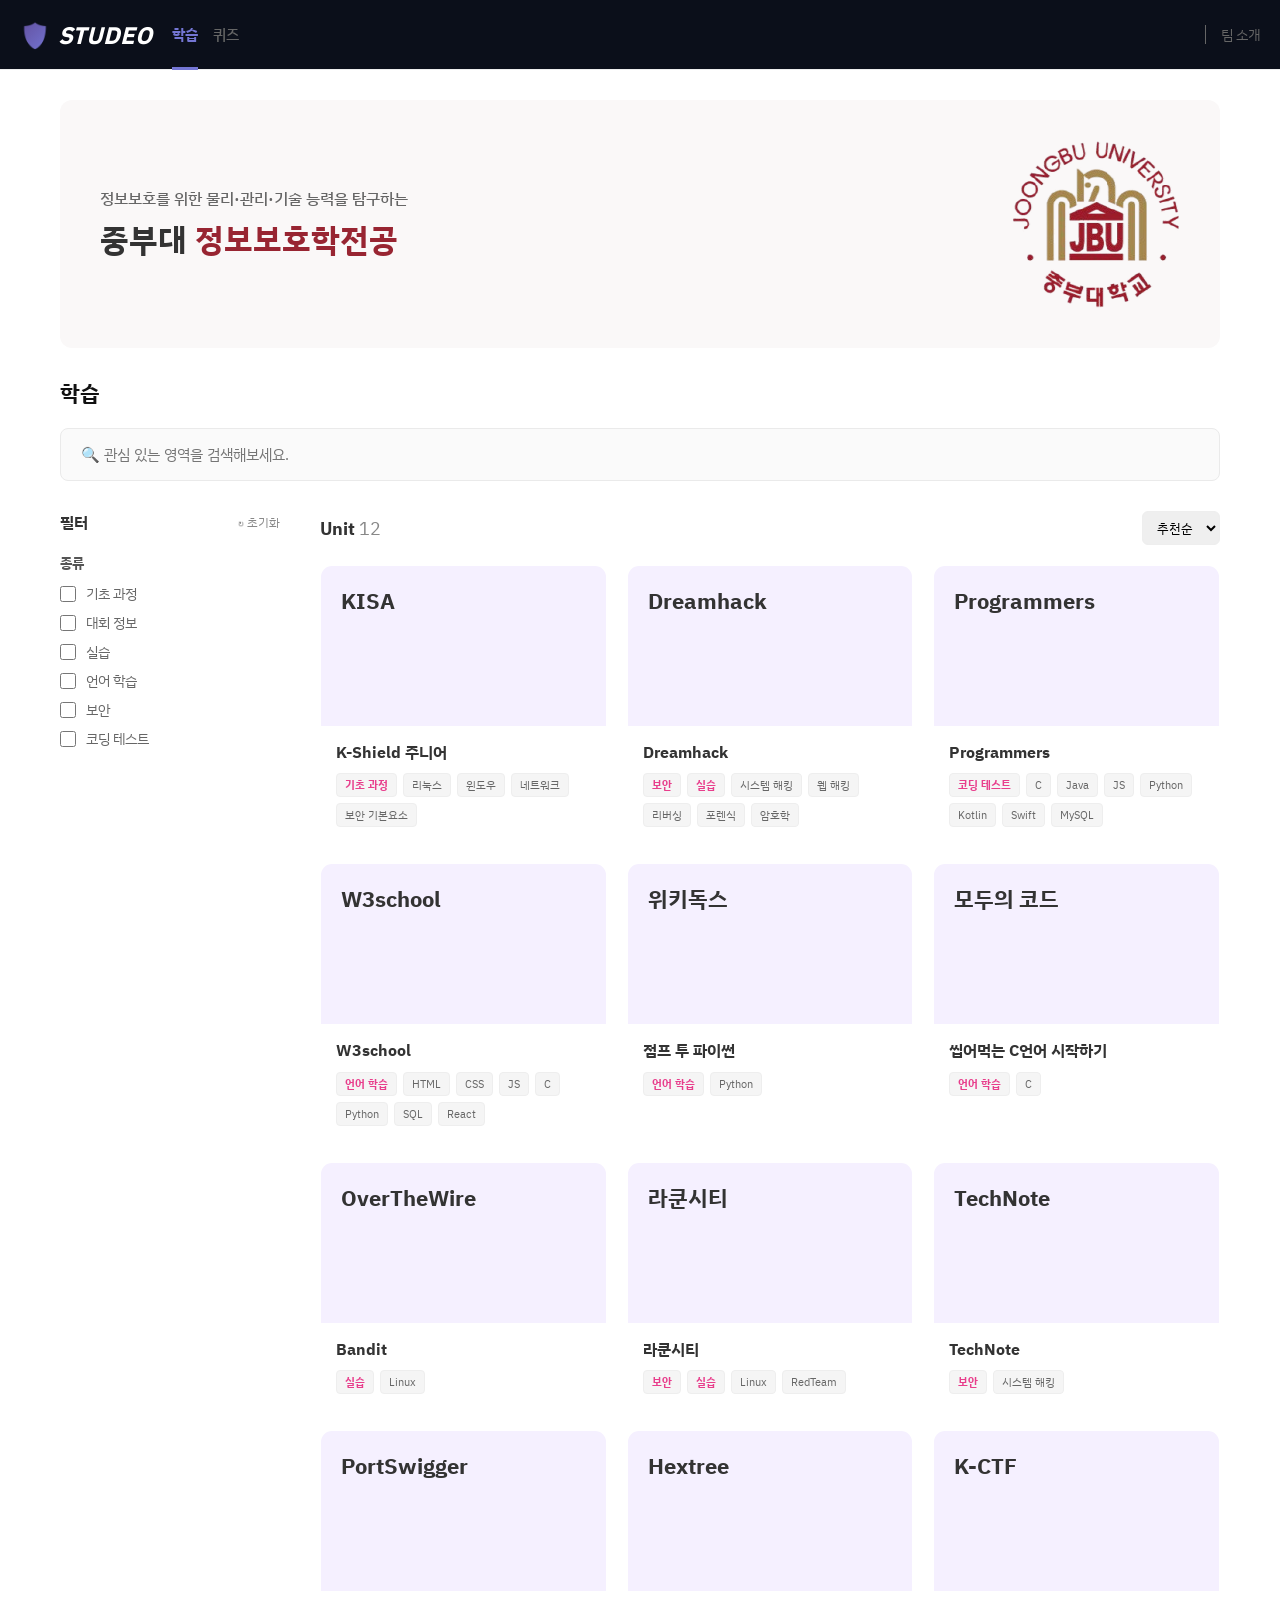
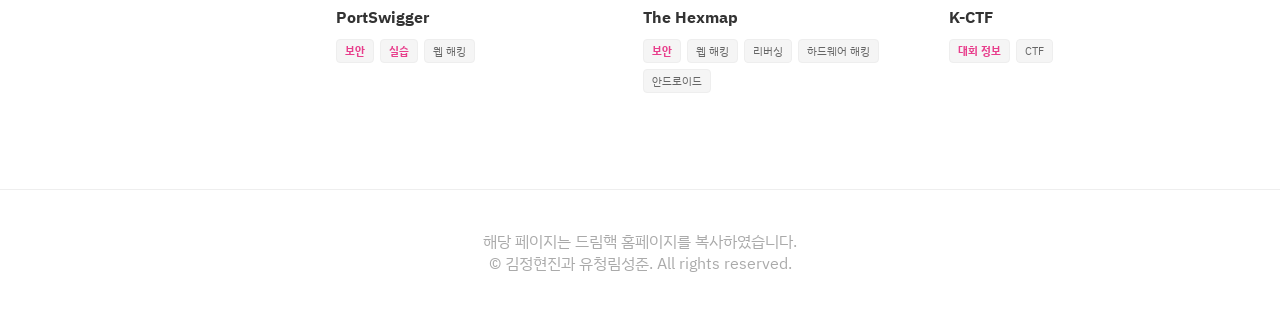
==== commit c7888838: "title 통일" ====
--- a/src/pages/learn.html
+++ b/src/pages/learn.html
@@ -3,7 +3,7 @@
   <head>
     <meta charset="UTF-8" />
     <meta name="viewport" content="width=device-width, initial-scale=1.0" />
-    <title>학습</title>
+    <title>STUDEO</title>
     <link rel="preconnect" href="https://fonts.googleapis.com" />
     <link rel="preconnect" href="https://fonts.gstatic.com" crossorigin />
     <link
--- a/src/style/style.css
+++ b/src/style/style.css
@@ -10,6 +10,11 @@
   background-color: #ffffff;
   color: #333;
 }
+/* 
+body.index-page {
+  background: radial-gradient(circle 300px, #383e4f, #0b0f1a);
+} */
+
 a {
   text-decoration: none;
   color: inherit;
@@ -45,6 +50,7 @@
   align-items: center;
   gap: 20px;
 }
+
 .logo {
   font-size: 24px;
   font-weight: bold;
@@ -53,6 +59,7 @@
   align-items: center;
   gap: 8px;
 }
+
 .nav-links {
   display: flex;
   gap: 15px;
@@ -60,11 +67,13 @@
   font-weight: 500;
   color: #666;
 }
+
 .nav-links li.active {
   color: #7476d4;
   font-weight: bold;
   position: relative;
 }
+
 .nav-links li.active::after {
   content: '';
   position: absolute;
@@ -74,6 +83,7 @@
   height: 3px;
   background-color: #7476d4;
 }
+
 .team-link {
   font-size: 14px;
   color: #666;
@@ -89,17 +99,20 @@
   font-weight: bold;
   margin-bottom: 20px;
 }
+
 .tabs span {
   color: #111;
 }
+
 .tabs span.inactive {
   color: #bbb;
 }
 
-/* 검색창 */
+/* ----------- 검색창 ----------- */
 .search-container {
   margin-bottom: 30px;
 }
+
 .search-input {
   width: 100%;
   padding: 15px 20px;
@@ -109,18 +122,19 @@
   background-color: #fafafa;
 }
 
-/* 메인 레이아웃 */
+/* ----------- 메인 레이아웃 ----------- */
 .main-content {
   display: flex;
   gap: 40px;
   margin-bottom: 50px;
 }
 
-/* 사이드바 필터 */
+/* ----------- 사이드바 필터 ----------- */
 .sidebar {
   width: 220px;
   flex-shrink: 0;
 }
+
 .filter-header {
   display: flex;
   justify-content: space-between;
@@ -128,19 +142,23 @@
   margin-bottom: 20px;
   font-weight: bold;
 }
+
 .filter-reset {
   font-size: 12px;
   color: #888;
   font-weight: normal;
 }
+
 .filter-group {
   margin-bottom: 25px;
 }
+
 .filter-group h4 {
   font-size: 14px;
   color: #555;
   margin-bottom: 12px;
 }
+
 .filter-item {
   display: flex;
   align-items: center;
@@ -149,6 +167,7 @@
   font-size: 14px;
   color: #666;
 }
+
 .filter-item input[type='checkbox'] {
   width: 16px;
   height: 16px;
@@ -156,23 +175,27 @@
   border-radius: 4px;
 }
 
-/* 카드 리스트 영역 */
+/* ----------- 카드 리스트 영역 ----------- */
 .content-area {
   flex-grow: 1;
 }
+
 .content-header {
   display: flex;
   justify-content: space-between;
   align-items: center;
   margin-bottom: 20px;
 }
+
 .content-header h2 {
   font-size: 18px;
 }
+
 .content-header h2 span {
   color: #888;
   font-weight: normal;
 }
+
 .sort-select {
   padding: 6px 10px;
   border: 1px solid #eee;
@@ -185,6 +208,6 @@
   padding: 40px;
   border-top: 1px solid #eee;
   text-align: center;
-  color: #888;
+  color: #aaa;
   /* max-height: 100px; */
 }
--- a/src/style/banner.css
+++ b/src/style/banner.css
@@ -45,6 +45,7 @@
   margin: 10px 0;
   margin-bottom: 0;
   color: #ffffff;
+  padding: 0 30px;
 }
 
 #main-btn-start {
